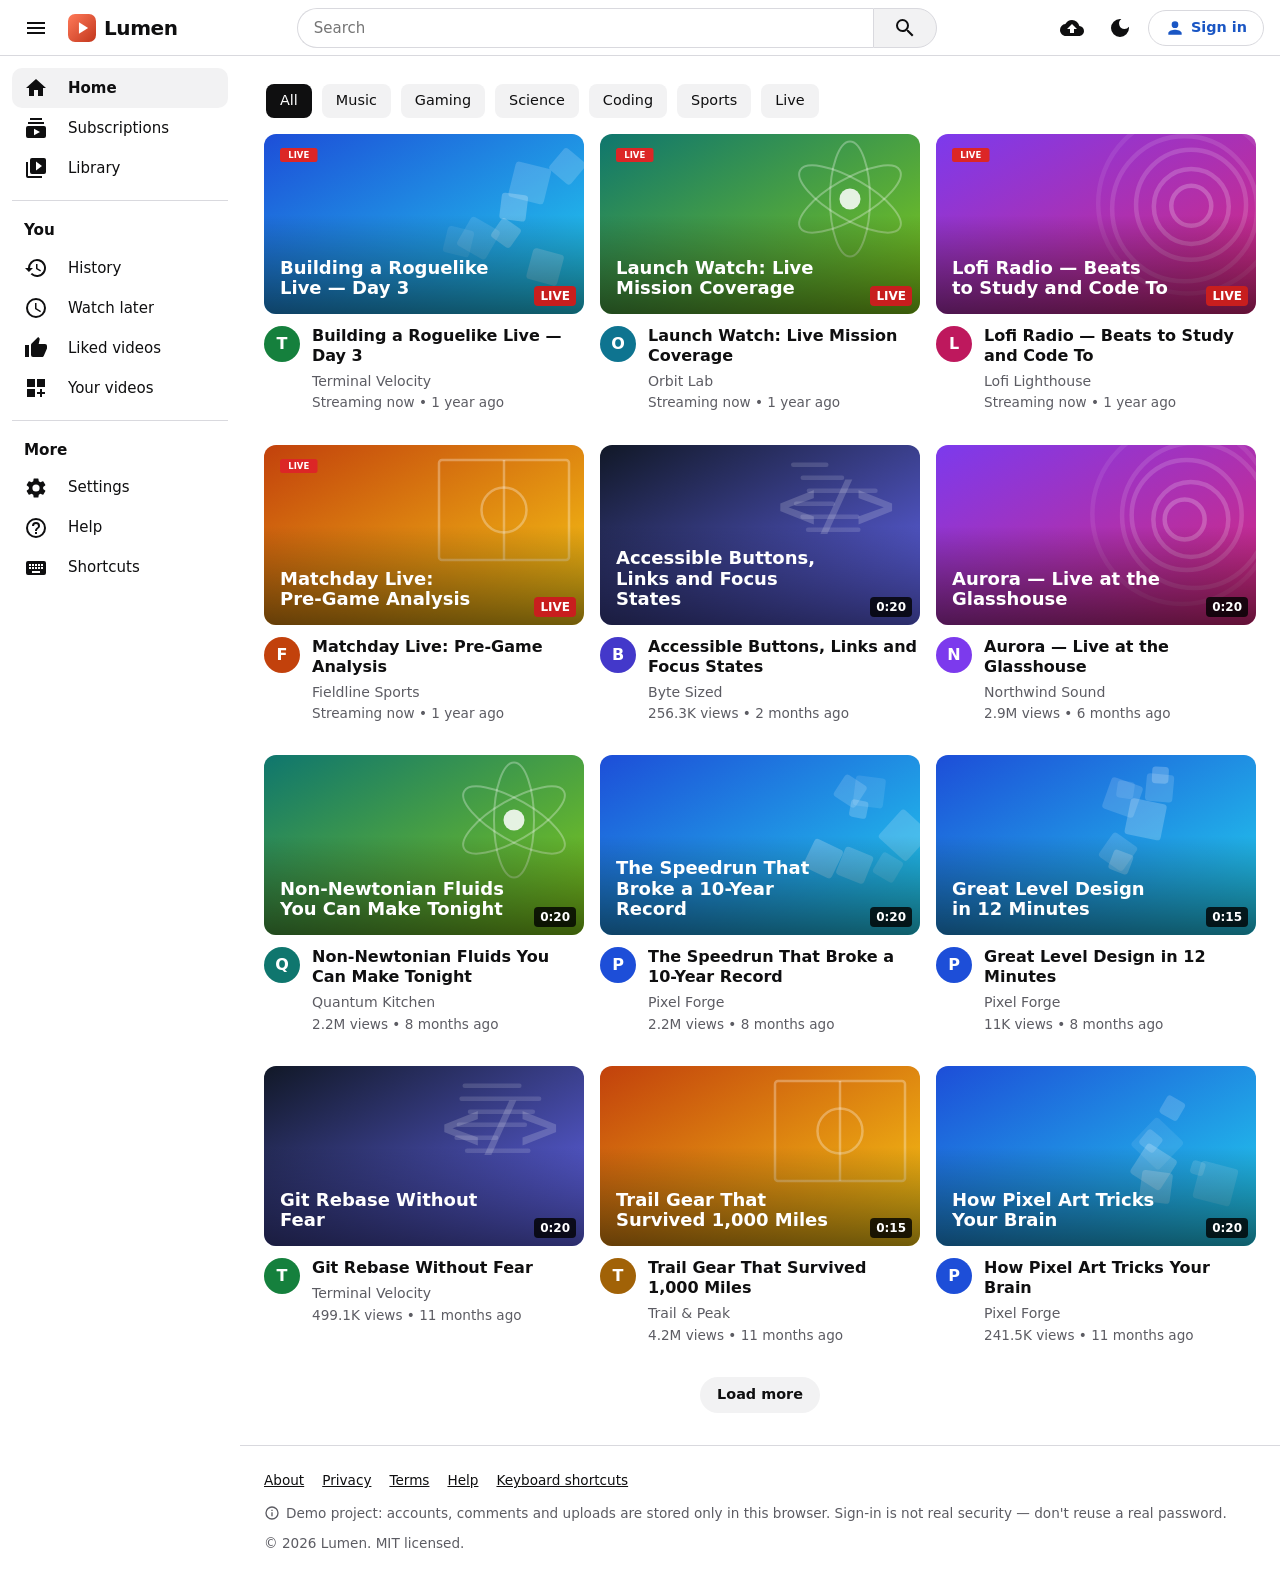
==== index.html @ bfe76224 "Build Lumen app: shell, router, store, auth, player, views and sample media Plain HTML/CSS/ES module" ====
<!doctype html>
<html lang="en">
<head>
  <meta charset="utf-8">
  <meta name="viewport" content="width=device-width, initial-scale=1, viewport-fit=cover">
  <meta http-equiv="Content-Security-Policy" content="default-src 'self'; script-src 'self'; style-src 'self'; img-src 'self' data: blob:; media-src 'self' blob:; connect-src 'self'; font-src 'self'; object-src 'none'; base-uri 'self'; form-action 'self'; manifest-src 'self'">
  <meta name="referrer" content="strict-origin-when-cross-origin">
  <title>Lumen — Watch, share and discover videos</title>
  <meta name="description" content="Lumen is a lightweight video sharing site. Watch music, gaming, science, coding and sports videos, and upload your own.">
  <link rel="canonical" href="https://seb-simpson.github.io/Lumen-Claude/">
  <meta name="theme-color" content="#ffffff" media="(prefers-color-scheme: light)">
  <meta name="theme-color" content="#0f0f10" media="(prefers-color-scheme: dark)">
  <meta name="color-scheme" content="light dark">

  <!-- Open Graph / Twitter -->
  <meta property="og:type" content="website">
  <meta property="og:site_name" content="Lumen">
  <meta property="og:title" content="Lumen — Watch, share and discover videos">
  <meta property="og:description" content="A lightweight video sharing site built with plain HTML, CSS and JavaScript.">
  <meta property="og:url" content="https://seb-simpson.github.io/Lumen-Claude/">
  <meta property="og:image" content="https://seb-simpson.github.io/Lumen-Claude/assets/og-image.png">
  <meta property="og:image:width" content="1200">
  <meta property="og:image:height" content="630">
  <meta name="twitter:card" content="summary_large_image">
  <meta name="twitter:title" content="Lumen — Watch, share and discover videos">
  <meta name="twitter:description" content="A lightweight video sharing site built with plain HTML, CSS and JavaScript.">
  <meta name="twitter:image" content="https://seb-simpson.github.io/Lumen-Claude/assets/og-image.png">

  <link rel="icon" href="assets/favicon.svg" type="image/svg+xml">
  <link rel="apple-touch-icon" href="assets/icon-192.png">
  <link rel="manifest" href="manifest.webmanifest">

  <!-- Applies the saved theme before first paint to avoid a flash. -->
  <script src="src/js/theme-init.js"></script>
  <link rel="stylesheet" href="src/css/base.css">
  <link rel="stylesheet" href="src/css/layout.css">
  <link rel="stylesheet" href="src/css/components.css">
  <link rel="stylesheet" href="src/css/pages.css">
  <script type="module" src="src/js/app.js"></script>
</head>
<body>
  <a class="skip-link" href="#main">Skip to content</a>
  <header id="site-header" class="site-header"></header>
  <div class="shell">
    <nav id="sidebar" class="sidebar" aria-label="Primary"></nav>
    <div id="sidebar-backdrop" class="sidebar-backdrop" hidden></div>
    <div class="content">
      <main id="main" tabindex="-1">
        <noscript>
          <div class="page narrow">
            <h1>JavaScript required</h1>
            <p>Lumen is a client-side app. Please enable JavaScript to watch and upload videos.</p>
          </div>
        </noscript>
      </main>
      <footer id="site-footer" class="site-footer"></footer>
    </div>
  </div>
  <div id="toasts" class="toasts" role="status" aria-live="polite" aria-atomic="false"></div>
</body>
</html>
---- src/css/base.css ----
/* Design tokens, resets and base typography. */
:root {
  --font: system-ui, -apple-system, "Segoe UI", Roboto, "Helvetica Neue", Arial, sans-serif;
  --mono: ui-monospace, SFMono-Regular, Menlo, Consolas, monospace;
  --bg: #ffffff;
  --bg-elev: #ffffff;
  --surface: #f2f2f3;
  --surface-2: #e5e5e7;
  --text: #0f0f10;
  --muted: #5c5c63;          /* 6.6:1 on white */
  --border: #d9d9de;
  --accent: #c2361c;          /* 5.6:1 with white text */
  --accent-hover: #a52d16;
  --accent-text: #ffffff;
  --accent-soft: #fde7e1;
  --link: #1a56c4;
  --focus: #1a56c4;
  --danger: #b91c1c;
  --success: #15803d;
  --shadow: 0 4px 24px rgb(0 0 0 / .12);
  --radius: 12px;
  --radius-sm: 8px;
  --header-h: 56px;
  --sidebar-w: 240px;
  --sidebar-mini: 72px;
  color-scheme: light;
}
:root[data-theme="dark"] {
  --bg: #0f0f10;
  --bg-elev: #1d1d20;
  --surface: #222226;
  --surface-2: #303036;
  --text: #f1f1f3;
  --muted: #aeaeb6;           /* 8.5:1 on bg */
  --border: #34343a;
  --accent: #ff7a59;          /* used with dark text */
  --accent-hover: #ff9478;
  --accent-text: #1a0904;
  --accent-soft: #3b1d15;
  --link: #8ab4ff;
  --focus: #8ab4ff;
  --danger: #f87171;
  --success: #4ade80;
  --shadow: 0 4px 24px rgb(0 0 0 / .5);
  color-scheme: dark;
}

*, *::before, *::after { box-sizing: border-box; }
html { -webkit-text-size-adjust: 100%; scroll-padding-top: calc(var(--header-h) + 8px); }
body {
  margin: 0;
  font-family: var(--font);
  font-size: 15px;
  line-height: 1.5;
  color: var(--text);
  background: var(--bg);
  -webkit-font-smoothing: antialiased;
}
img, svg, video { display: block; max-width: 100%; }
button, input, select, textarea { font: inherit; color: inherit; }
a { color: var(--link); }
h1, h2, h3 { line-height: 1.25; margin: 0 0 .5em; }
h1 { font-size: 1.5rem; }
h2 { font-size: 1.2rem; }
h3 { font-size: 1rem; }
p { margin: 0 0 .75em; }
kbd {
  font-family: var(--mono); font-size: .85em;
  padding: 2px 6px; border-radius: 6px;
  background: var(--surface); border: 1px solid var(--border); border-bottom-width: 2px;
}
[hidden] { display: none !important; }
:focus-visible { outline: 3px solid var(--focus); outline-offset: 2px; border-radius: 4px; }
h1:focus, main:focus { outline: none; }

.visually-hidden {
  position: absolute !important; width: 1px; height: 1px; padding: 0; margin: -1px;
  overflow: hidden; clip: rect(0 0 0 0); white-space: nowrap; border: 0;
}
.skip-link {
  position: fixed; left: 12px; top: -60px; z-index: 1000;
  background: var(--accent); color: var(--accent-text); padding: 10px 16px; border-radius: var(--radius-sm);
  font-weight: 600; text-decoration: none; transition: top .15s;
}
.skip-link:focus { top: 12px; }
.muted { color: var(--muted); }
.small { font-size: .85rem; }
.strong { font-weight: 600; }
.pre-line { white-space: pre-line; }
.clamp-1 { display: -webkit-box; -webkit-line-clamp: 1; -webkit-box-orient: vertical; overflow: hidden; margin: 0; }

@media (prefers-reduced-motion: reduce) {
  *, *::before, *::after {
    animation-duration: .01ms !important; animation-iteration-count: 1 !important;
    transition-duration: .01ms !important; scroll-behavior: auto !important;
  }
}
---- src/css/layout.css ----
/* Header, sidebar, content area and footer. */
.site-header {
  position: sticky; top: 0; z-index: 50;
  height: var(--header-h);
  display: flex; align-items: center; justify-content: space-between; gap: 12px;
  padding: 0 16px;
  background: var(--bg);
  border-bottom: 1px solid var(--border);
}
.header-start, .header-end { display: flex; align-items: center; gap: 8px; flex-shrink: 0; }
.header-center { flex: 1; max-width: 640px; display: flex; justify-content: center; }
.logo { display: flex; align-items: center; gap: 8px; text-decoration: none; color: var(--text); padding: 4px; }
.logo-text { font-weight: 800; font-size: 1.25rem; letter-spacing: -.02em; }

.search-form { display: flex; align-items: center; width: 100%; }
.search-form input {
  flex: 1; min-width: 0; height: 40px; padding: 0 16px;
  border: 1px solid var(--border); border-right: 0;
  border-radius: 20px 0 0 20px; background: var(--bg);
}
.search-form input:focus-visible { outline: none; border-color: var(--focus); box-shadow: inset 0 0 0 1px var(--focus); }
.search-submit {
  height: 40px; width: 64px; display: grid; place-items: center;
  border: 1px solid var(--border); border-radius: 0 20px 20px 0;
  background: var(--surface); cursor: pointer;
}
.search-submit:hover { background: var(--surface-2); }
.site-header .search-back, .site-header .search-toggle { display: none; }

.shell { display: flex; min-height: calc(100vh - var(--header-h)); }
.sidebar {
  position: sticky; top: var(--header-h); align-self: flex-start;
  width: var(--sidebar-w); height: calc(100vh - var(--header-h));
  overflow-y: auto; padding: 12px; flex-shrink: 0;
  background: var(--bg);
  scrollbar-width: thin;
}
.nav-section { list-style: none; margin: 0; padding: 0 0 12px; border-bottom: 1px solid var(--border); margin-bottom: 12px; }
.nav-section:last-child { border-bottom: 0; }
.nav-heading { font-weight: 600; padding: 6px 12px; font-size: .95rem; }
.nav-link {
  display: flex; align-items: center; gap: 20px; width: 100%;
  padding: 0 12px; height: 40px; border-radius: 10px;
  color: var(--text); text-decoration: none; background: none; border: 0; cursor: pointer; text-align: left;
}
.nav-link:hover { background: var(--surface); }
.nav-link.active { background: var(--surface); font-weight: 600; }
.nav-link .avatar { flex-shrink: 0; }
.nav-label { white-space: nowrap; overflow: hidden; text-overflow: ellipsis; }

.content { flex: 1; min-width: 0; display: flex; flex-direction: column; }
main { flex: 1; }
.page { padding: 24px; max-width: 1800px; margin: 0 auto; width: 100%; }
.page.narrow { max-width: 760px; }
.page.narrow-wide { max-width: 1100px; }
.page-head { display: flex; align-items: center; justify-content: space-between; gap: 12px; flex-wrap: wrap; margin-bottom: 16px; }
.page-head h1 { margin: 0; }

.site-footer { padding: 24px; border-top: 1px solid var(--border); font-size: .85rem; }
.footer-links { list-style: none; display: flex; flex-wrap: wrap; gap: 4px 18px; padding: 0; margin: 0 0 12px; }
.footer-links a, .footer-links .link-btn { color: var(--text); font-weight: 500; }
.demo-note { display: flex; gap: 6px; align-items: flex-start; color: var(--muted); }
.demo-note svg { flex-shrink: 0; margin-top: 2px; }

/* Desktop: collapsed (mini) sidebar */
@media (min-width: 1100px) {
  body.sidebar-mini .sidebar { width: var(--sidebar-mini); padding: 8px 4px; }
  body.sidebar-mini .nav-link { flex-direction: column; justify-content: center; gap: 4px; height: 72px; padding: 0; font-size: .7rem; }
  body.sidebar-mini .nav-heading, body.sidebar-mini .nav-subs, body.sidebar-mini .nav-section:nth-child(n+3) { display: none; }
  body.sidebar-mini .nav-section { border: 0; }
  .sidebar-backdrop { display: none; }
}

/* Tablet & mobile: sidebar becomes an off-canvas drawer */
@media (max-width: 1099.98px) {
  .sidebar {
    position: fixed; top: 0; left: 0; z-index: 70; height: 100vh; height: 100dvh;
    transform: translateX(-100%); transition: transform .2s ease;
    box-shadow: var(--shadow); padding-top: 16px;
    visibility: hidden;
  }
  body.drawer-open .sidebar { transform: none; visibility: visible; }
  .sidebar-backdrop { position: fixed; inset: 0; z-index: 60; background: rgb(0 0 0 / .5); }
}

@media (max-width: 720px) {
  .site-header { padding: 0 8px; gap: 4px; }
  .header-center { display: none; }
  .site-header .search-toggle { display: inline-grid; }
  .site-header.search-open .header-start, .site-header.search-open .header-end { display: none; }
  .site-header.search-open .header-center { display: flex; max-width: none; }
  .site-header.search-open .search-back { display: inline-grid; margin-right: 4px; }
  .site-header.search-open .search-toggle { display: none; }
  .signin-btn span { display: none; }
  .signin-btn { padding: 0 10px; }
  .page { padding: 16px; }
  .logo-text { font-size: 1.1rem; }
}
---- src/css/components.css ----
/* Buttons, chips, cards, forms, dialogs, toasts, skeletons, player. */
.btn {
  display: inline-flex; align-items: center; justify-content: center; gap: 6px;
  height: 36px; padding: 0 16px; border-radius: 18px; border: 1px solid transparent;
  font-weight: 600; font-size: .9rem; text-decoration: none; cursor: pointer; white-space: nowrap;
  background: var(--surface); color: var(--text); transition: background .15s;
}
.btn:hover { background: var(--surface-2); }
.btn:disabled { opacity: .55; cursor: not-allowed; }
.btn-primary { background: var(--accent); color: var(--accent-text); }
.btn-primary:hover { background: var(--accent-hover); }
.btn-secondary { background: var(--surface); }
.btn-ghost { background: transparent; }
.btn-ghost:hover { background: var(--surface); }
.btn-outline { background: transparent; border-color: var(--border); color: var(--link); }
.btn-outline:hover { background: var(--surface); }
.btn-danger { background: var(--danger); color: #fff; }
:root[data-theme="dark"] .btn-danger { color: #1a0505; }
.btn-sm { height: 32px; padding: 0 12px; font-size: .85rem; }
.btn-block { width: 100%; height: 42px; }
.icon-btn {
  display: inline-grid; place-items: center; width: 40px; height: 40px; border-radius: 50%;
  border: 0; background: transparent; color: var(--text); cursor: pointer; text-decoration: none; flex-shrink: 0;
}
.icon-btn:hover { background: var(--surface); }
.icon-btn.small { width: 30px; height: 30px; }
.icon-btn.danger:hover { color: var(--danger); }
.link-btn { background: none; border: 0; padding: 0; color: var(--link); cursor: pointer; text-decoration: underline; font: inherit; }
.avatar-btn { border: 0; background: none; padding: 4px; border-radius: 50%; cursor: pointer; }

.avatar {
  display: inline-grid; place-items: center; border-radius: 50%; flex-shrink: 0;
  color: #fff; font-weight: 700; line-height: 1; user-select: none;
}

/* Chips */
.chips { display: flex; gap: 10px; overflow-x: auto; padding: 4px 2px 16px; scrollbar-width: none; }
.chips::-webkit-scrollbar { display: none; }
.chip {
  flex-shrink: 0; padding: 6px 14px; border-radius: 8px; background: var(--surface);
  color: var(--text); text-decoration: none; font-weight: 500; font-size: .9rem;
}
.chip:hover { background: var(--surface-2); }
.chip.active { background: var(--text); color: var(--bg); }

/* Video grid & cards */
.video-grid { display: grid; gap: 32px 16px; grid-template-columns: repeat(auto-fill, minmax(280px, 1fr)); }
.video-list { display: flex; flex-direction: column; gap: 16px; }
.card { min-width: 0; }
.thumb { position: relative; display: block; border-radius: var(--radius); overflow: hidden; background: var(--surface); aspect-ratio: 16 / 9; }
.thumb img { width: 100%; height: 100%; object-fit: cover; transition: transform .2s; }
.card:hover .thumb img { transform: scale(1.03); }
.badge {
  position: absolute; right: 8px; bottom: 8px; padding: 1px 6px; border-radius: 4px;
  background: rgb(0 0 0 / .8); color: #fff; font-size: .75rem; font-weight: 600;
}
.badge-live { background: #c81e1e; }
.card-body { display: flex; gap: 12px; padding-top: 12px; }
.card-info { min-width: 0; flex: 1; }
.card-info h3 { margin: 0 0 4px; font-size: 1rem; }
.card-title {
  color: var(--text); text-decoration: none; font-weight: 600;
  display: -webkit-box; -webkit-line-clamp: 2; -webkit-box-orient: vertical; overflow: hidden;
}
.card-title:hover { text-decoration: underline; }
.card-channel { color: var(--muted); text-decoration: none; font-size: .88rem; }
.card-channel:hover { color: var(--text); }
.card-meta { color: var(--muted); font-size: .85rem; margin: 0; }
.card-desc { color: var(--muted); font-size: .85rem; margin: 8px 0 0; display: -webkit-box; -webkit-line-clamp: 2; -webkit-box-orient: vertical; overflow: hidden; }
.card-row { display: grid; grid-template-columns: minmax(160px, 360px) 1fr; gap: 16px; }
.card-row .card-body { padding-top: 0; }
.card-row .card-info h3 { font-size: 1.1rem; }
.card-compact { display: grid; grid-template-columns: 168px 1fr; gap: 8px; }
.card-compact .thumb { border-radius: var(--radius-sm); }
.card-compact .card-body { padding-top: 0; }
.card-compact .card-info h3 { font-size: .9rem; }
.card-compact .card-channel, .card-compact .card-meta { font-size: .8rem; }
.row-extra { display: flex; align-items: center; gap: 8px; margin-top: 8px; }

/* Skeletons */
.skeleton { background: var(--surface); border-radius: var(--radius-sm); position: relative; overflow: hidden; }
.skeleton::after {
  content: ""; position: absolute; inset: 0; transform: translateX(-100%);
  background: linear-gradient(90deg, transparent, rgb(255 255 255 / .35), transparent);
  animation: shimmer 1.4s infinite;
}
:root[data-theme="dark"] .skeleton::after { background: linear-gradient(90deg, transparent, rgb(255 255 255 / .06), transparent); }
@keyframes shimmer { to { transform: translateX(100%); } }
.thumb-skel { aspect-ratio: 16 / 9; border-radius: var(--radius); }
.skel-meta { display: flex; gap: 12px; padding-top: 12px; }
.skel-lines { flex: 1; display: flex; flex-direction: column; gap: 8px; padding-top: 4px; }
.skeleton.circle { width: 36px; height: 36px; border-radius: 50%; flex-shrink: 0; }
.skeleton.line { height: 14px; }
.skeleton.line.short { width: 60%; }
.row-card { display: grid; grid-template-columns: minmax(160px, 360px) 1fr; gap: 16px; }

/* Empty states */
.empty-state { text-align: center; padding: 64px 16px; max-width: 480px; margin: 0 auto; }
.empty-icon { display: inline-grid; place-items: center; width: 96px; height: 96px; border-radius: 50%; background: var(--surface); color: var(--muted); margin-bottom: 16px; }
.empty-state p { color: var(--muted); }
.load-more-wrap { display: flex; justify-content: center; padding: 32px 0 8px; }

/* Forms */
.field { display: flex; flex-direction: column; gap: 6px; margin-bottom: 16px; }
.field label, .field .label, legend { font-weight: 600; font-size: .9rem; }
.label-row { display: flex; justify-content: space-between; align-items: baseline; }
input[type="text"], input[type="password"], input[type="search"]:not(#search-input), textarea, select, input[type="file"] {
  width: 100%; padding: 10px 12px; border: 1px solid var(--border); border-radius: var(--radius-sm);
  background: var(--bg); color: var(--text);
}
select { cursor: pointer; }
textarea { resize: vertical; min-height: 44px; }
input[aria-invalid="true"] { border-color: var(--danger); }
.field-error { color: var(--danger); font-size: .85rem; margin: 0; min-height: 0; }
.field-error:empty { display: none; }
.field-grid { display: grid; grid-template-columns: 1fr 1fr; gap: 16px; }
.field-inline { display: inline-flex; align-items: center; gap: 8px; font-weight: 600; font-size: .9rem; }
.field-inline select { width: auto; padding: 6px 10px; }
.radio-group { border: 0; padding: 0; margin: 0 0 16px; }
.radio-group legend { margin-bottom: 8px; }
.radio { display: flex; gap: 10px; align-items: flex-start; padding: 6px 0; cursor: pointer; }
.radio input { margin-top: 4px; accent-color: var(--accent); width: 18px; height: 18px; }
.radio span { display: flex; flex-direction: column; }
.form-actions { display: flex; justify-content: flex-end; gap: 8px; margin-top: 8px; }
.stack > * + * { margin-top: 0; }
.notice { background: var(--surface); border-left: 4px solid var(--accent); padding: 10px 12px; border-radius: var(--radius-sm); font-size: .85rem; color: var(--muted); }
.switch-row { display: flex; gap: 12px; align-items: flex-start; cursor: pointer; }
.switch-row > span { display: flex; flex-direction: column; }
input[type="checkbox"][role="switch"] {
  appearance: none; width: 40px; height: 22px; border-radius: 11px; background: var(--surface-2);
  position: relative; cursor: pointer; flex-shrink: 0; margin-top: 2px; border: 1px solid var(--border);
}
input[type="checkbox"][role="switch"]::after {
  content: ""; position: absolute; top: 2px; left: 2px; width: 16px; height: 16px; border-radius: 50%;
  background: #fff; box-shadow: 0 1px 2px rgb(0 0 0 / .3); transition: transform .15s;
}
input[type="checkbox"][role="switch"]:checked { background: var(--accent); border-color: var(--accent); }
input[type="checkbox"][role="switch"]:checked::after { transform: translateX(18px); }

/* Dropdown menu */
.account { position: relative; }
.dropdown {
  position: absolute; right: 0; top: calc(100% + 6px); z-index: 80; min-width: 240px;
  list-style: none; margin: 0; padding: 8px 0; border-radius: var(--radius);
  background: var(--bg-elev); box-shadow: var(--shadow); border: 1px solid var(--border);
}
.menu-head { display: flex; gap: 12px; align-items: center; padding: 8px 16px 12px; border-bottom: 1px solid var(--border); margin-bottom: 6px; }
.menu-item {
  display: flex; align-items: center; gap: 14px; width: 100%; padding: 10px 16px;
  background: none; border: 0; color: var(--text); text-decoration: none; cursor: pointer; text-align: left;
}
.menu-item:hover, .menu-item:focus-visible { background: var(--surface); outline-offset: -3px; }

/* Dialog */
.modal {
  border: 0; border-radius: 16px; padding: 0; width: min(560px, calc(100vw - 32px));
  background: var(--bg-elev); color: var(--text); box-shadow: var(--shadow);
}
.modal::backdrop { background: rgb(0 0 0 / .55); }
.modal-head { display: flex; justify-content: space-between; align-items: center; padding: 16px 16px 0 24px; }
.modal-head h2 { margin: 0; }
.modal-body { padding: 16px 24px; max-height: 70vh; overflow-y: auto; }
.modal-actions { display: flex; justify-content: flex-end; gap: 8px; padding: 0 24px 20px; }
.shortcut-list { display: grid; grid-template-columns: auto 1fr; gap: 8px 16px; margin: 0 0 16px; }
.shortcut-list dt { text-align: right; }
.shortcut-list dd { margin: 0; }

/* Toasts */
.toasts { position: fixed; left: 16px; bottom: 16px; z-index: 200; display: flex; flex-direction: column; gap: 8px; max-width: min(420px, calc(100vw - 32px)); }
.toast {
  display: flex; align-items: center; gap: 8px; padding: 10px 8px 10px 16px; border-radius: var(--radius-sm);
  background: #1f1f23; color: #fff; box-shadow: var(--shadow); animation: toast-in .2s ease-out;
}
:root[data-theme="dark"] .toast { background: #f1f1f3; color: #0f0f10; }
.toast .icon-btn { color: inherit; }
.toast-msg { flex: 1; }
.toast-error { border-left: 4px solid #ef4444; }
.toast-success { border-left: 4px solid #22c55e; }
.toast.leaving { opacity: 0; transition: opacity .2s; }
@keyframes toast-in { from { transform: translateY(12px); opacity: 0; } }

/* Tabs */
.tabs { display: flex; gap: 8px; border-bottom: 1px solid var(--border); margin: 8px 0 24px; }
.tab { padding: 12px 16px; color: var(--muted); text-decoration: none; font-weight: 600; border-bottom: 3px solid transparent; }
.tab:hover { color: var(--text); }
.tab.active { color: var(--text); border-color: var(--text); }

/* Pills */
.pill { display: inline-block; padding: 2px 10px; border-radius: 999px; font-size: .8rem; font-weight: 600; text-transform: capitalize; background: var(--surface); }
.pill-public { background: #dcfce7; color: #14532d; }
.pill-private { background: #fee2e2; color: #7f1d1d; }
.pill-unlisted { background: #fef3c7; color: #78350f; }

/* ---------- Video player ---------- */
.player {
  position: relative; background: #000; border-radius: var(--radius); overflow: hidden;
  aspect-ratio: 16 / 9; width: 100%; color: #fff;
}
.player:fullscreen { border-radius: 0; aspect-ratio: auto; }
.player-video { width: 100%; height: 100%; object-fit: contain; background: #000; cursor: pointer; }
.big-play {
  position: absolute; inset: 0; margin: auto; width: 80px; height: 80px; border-radius: 50%;
  border: 0; background: rgb(0 0 0 / .6); color: #fff; display: grid; place-items: center; cursor: pointer;
  transition: opacity .2s, transform .2s;
}
.big-play:hover { background: var(--accent); color: var(--accent-text); transform: scale(1.05); }
.player:not(.paused) .big-play { opacity: 0; pointer-events: none; }
.player-controls {
  position: absolute; left: 0; right: 0; bottom: 0; padding: 24px 12px 6px;
  background: linear-gradient(transparent, rgb(0 0 0 / .8));
  opacity: 0; transition: opacity .2s;
}
.player.paused .player-controls, .player.show-controls .player-controls,
.player:focus-within .player-controls, .player:hover .player-controls { opacity: 1; }
.pc-row { display: flex; align-items: center; gap: 4px; }
.pc-btn { width: 40px; height: 40px; border: 0; background: none; color: #fff; display: grid; place-items: center; cursor: pointer; border-radius: 50%; }
.pc-btn:hover { background: rgb(255 255 255 / .15); }
.player :focus-visible { outline-color: #fff; }
.pc-volume { display: flex; align-items: center; }
.volume { width: 80px; accent-color: #fff; }
.pc-time { font-size: .85rem; font-variant-numeric: tabular-nums; margin-left: 8px; white-space: nowrap; }
.pc-spacer { flex: 1; }
.pc-speed-wrap { display: flex; align-items: center; gap: 4px; }
.pc-speed { background: rgb(0 0 0 / .5); color: #fff; border: 1px solid rgb(255 255 255 / .3); border-radius: 6px; padding: 4px 6px; font-size: .85rem; }
.pc-speed option { color: #000; background: #fff; }
.seek {
  --progress: 0%;
  width: 100%; height: 16px; margin: 0; appearance: none; background: transparent; cursor: pointer;
}
.seek::-webkit-slider-runnable-track { height: 4px; border-radius: 2px; background: linear-gradient(to right, var(--accent) var(--progress), rgb(255 255 255 / .35) var(--progress)); }
.seek::-moz-range-track { height: 4px; border-radius: 2px; background: rgb(255 255 255 / .35); }
.seek::-moz-range-progress { height: 4px; background: var(--accent); }
.seek::-webkit-slider-thumb { appearance: none; width: 14px; height: 14px; border-radius: 50%; background: var(--accent); margin-top: -5px; border: 0; }
.seek::-moz-range-thumb { width: 14px; height: 14px; border-radius: 50%; background: var(--accent); border: 0; }
.player-error {
  position: absolute; inset: 0; display: flex; flex-direction: column; align-items: center; justify-content: center;
  gap: 4px; text-align: center; padding: 24px; background: rgb(15 15 16 / .92); color: #fff;
}
.player-error .pe-title { font-weight: 700; font-size: 1.1rem; margin: 8px 0 0; }
.player-error .pe-text { max-width: 440px; color: #d4d4d8; font-size: .9rem; }
.player.has-error .big-play, .player.has-error .player-controls { display: none; }
.player-spinner {
  position: absolute; inset: 0; margin: auto; width: 48px; height: 48px; border-radius: 50%;
  border: 4px solid rgb(255 255 255 / .25); border-top-color: #fff; animation: spin .8s linear infinite;
}
@keyframes spin { to { transform: rotate(360deg); } }

@media (max-width: 720px) {
  .video-grid { grid-template-columns: 1fr; gap: 24px; }
  .card-row { grid-template-columns: 1fr; gap: 0; }
  .card-row .card-body { padding-top: 12px; }
  .row-card { grid-template-columns: 1fr; }
  .field-grid { grid-template-columns: 1fr; }
  .volume, .pc-speed-wrap svg { display: none; }
  .pc-time { font-size: .75rem; }
  .player-error { padding: 12px; }
  .player-error > svg, .player-error .pe-text { display: none; }
}
---- src/css/pages.css ----
/* Page-specific styles. */

/* Watch */
.watch { display: grid; grid-template-columns: minmax(0, 1fr) 400px; gap: 24px; max-width: 1760px; }
.player-skel { aspect-ratio: 16 / 9; border-radius: var(--radius); }
.watch-title { font-size: 1.3rem; margin: 12px 0 8px; }
.watch-bar { display: flex; justify-content: space-between; align-items: center; gap: 12px; flex-wrap: wrap; margin-bottom: 12px; }
.channel-mini { display: flex; align-items: center; gap: 12px; }
.channel-mini > div { display: flex; flex-direction: column; margin-right: 12px; }
.channel-name { color: var(--text); text-decoration: none; font-weight: 600; }
.watch-actions { display: flex; gap: 8px; flex-wrap: wrap; }
.segmented { display: inline-flex; border-radius: 18px; background: var(--surface); overflow: hidden; }
.seg-btn { display: inline-flex; align-items: center; gap: 6px; height: 36px; padding: 0 14px; border: 0; background: none; cursor: pointer; font-weight: 600; }
.seg-btn:hover { background: var(--surface-2); }
.seg-btn + .seg-btn { border-left: 1px solid var(--border); }
.seg-btn.active { color: var(--accent); }
:root[data-theme="light"] .seg-btn.active { color: #a52d16; }
.subscribe-btn[aria-pressed="false"] { background: var(--text); color: var(--bg); }
.subscribe-btn[aria-pressed="false"]:hover { opacity: .88; background: var(--text); }
.description { background: var(--surface); border-radius: var(--radius); padding: 12px; margin-bottom: 24px; }
.desc-meta { font-size: .9rem; margin-bottom: 6px; }
.desc-text { white-space: pre-line; margin: 0; }
.description.collapsed .desc-text { white-space: normal; display: -webkit-box; -webkit-line-clamp: 2; -webkit-box-orient: vertical; overflow: hidden; }
.desc-toggle { font-weight: 600; color: var(--text); text-decoration: none; margin-top: 6px; }
.side-title { font-size: 1rem; }
.autoplay-note { display: flex; align-items: center; justify-content: space-between; gap: 8px; margin-top: 8px; padding: 8px 12px; background: var(--surface); border-radius: var(--radius-sm); }

/* Comments */
.comments h2 { margin-bottom: 16px; }
.composer { display: flex; gap: 12px; margin-bottom: 24px; }
.composer-main { flex: 1; }
.comment-input { border: 0 !important; border-bottom: 1px solid var(--border) !important; border-radius: 0 !important; padding: 6px 0 !important; background: transparent !important; overflow: hidden; }
.comment-input:focus-visible { outline: none; border-bottom: 2px solid var(--text) !important; }
.composer-actions { display: flex; justify-content: flex-end; gap: 8px; margin-top: 8px; }
.comment-list { list-style: none; padding: 0; margin: 0; }
.comment { display: flex; gap: 12px; margin-bottom: 20px; }
.comment.is-reply { margin: 12px 0 0; }
.comment-main { flex: 1; min-width: 0; }
.comment-head { margin: 0 0 2px; font-size: .85rem; }
.comment-text { white-space: pre-wrap; overflow-wrap: anywhere; margin-bottom: 4px; }
.comment-actions { display: flex; align-items: center; gap: 4px; }
.chip-btn { display: inline-grid; place-items: center; width: 32px; height: 32px; border: 0; border-radius: 50%; background: none; cursor: pointer; color: var(--text); }
.chip-btn:hover { background: var(--surface); }
.chip-btn.active { color: var(--accent); }
.like-count { font-size: .8rem; color: var(--muted); margin-right: 8px; }
.replies summary { cursor: pointer; color: var(--link); font-weight: 600; padding: 6px 0; width: fit-content; }
.reply-slot .composer { margin: 12px 0 0; }
.signin-prompt { padding: 12px; background: var(--surface); border-radius: var(--radius-sm); }

/* Search */
.filters { display: flex; gap: 16px; flex-wrap: wrap; padding-bottom: 16px; border-bottom: 1px solid var(--border); margin-bottom: 16px; }
.channel-result { display: grid; grid-template-columns: minmax(160px, 360px) 1fr; gap: 16px; align-items: center; margin-bottom: 24px; }
.channel-result-avatar { justify-self: center; }
.channel-result h2 a { color: var(--text); text-decoration: none; }

/* Channel */
.channel-banner { border-radius: var(--radius); overflow: hidden; aspect-ratio: 6 / 1; background: var(--surface); }
.channel-banner img { width: 100%; height: 100%; object-fit: cover; }
.channel-header { display: flex; align-items: center; gap: 24px; padding: 24px 0 8px; flex-wrap: wrap; }
.channel-id { flex: 1; min-width: 200px; }
.channel-id h1 { font-size: 2rem; margin: 0 0 4px; }
.channel-id p { margin: 0 0 4px; }
.channel-about-short { display: -webkit-box; -webkit-line-clamp: 1; -webkit-box-orient: vertical; overflow: hidden; max-width: 640px; }
.about-panel { max-width: 760px; }
.plain-list { padding-left: 18px; }

/* Upload */
.dropzone {
  border: 2px dashed var(--border); border-radius: var(--radius); padding: 40px 16px; text-align: center;
  display: flex; flex-direction: column; align-items: center; gap: 4px; margin-bottom: 8px; color: var(--muted);
  transition: border-color .15s, background .15s;
}
.dropzone.dragging { border-color: var(--accent); background: var(--accent-soft); }
.dropzone .btn { margin-top: 12px; }
.dropzone:focus-within { border-color: var(--focus); }
.drop-title { font-weight: 600; color: var(--text); margin: 8px 0 0; }
.file-info { color: var(--text); font-weight: 500; margin: 8px 0 0; }
.upload-form { margin-top: 8px; }
.thumb-preview { width: 240px; aspect-ratio: 16 / 9; object-fit: cover; border-radius: var(--radius-sm); margin-bottom: 16px; }
.upload-progress { width: 100%; height: 10px; accent-color: var(--accent); }

/* Studio */
.stats { display: flex; gap: 16px; margin-bottom: 16px; flex-wrap: wrap; }
.stat { background: var(--surface); border-radius: var(--radius); padding: 16px 20px; display: flex; flex-direction: column; min-width: 160px; }
.stat-num { font-size: 1.6rem; font-weight: 800; }
.table-wrap { overflow-x: auto; }
.studio-table { width: 100%; border-collapse: collapse; min-width: 640px; }
.studio-table th, .studio-table td { text-align: left; padding: 12px 8px; border-bottom: 1px solid var(--border); vertical-align: middle; }
.studio-table th { font-size: .85rem; color: var(--muted); font-weight: 600; }
.studio-video { display: flex; gap: 12px; align-items: center; max-width: 480px; }
.studio-video a.strong { color: var(--text); text-decoration: none; }
.studio-thumb { position: relative; flex-shrink: 0; width: 120px; border-radius: 6px; overflow: hidden; }
.studio-thumb img { width: 120px; height: 68px; object-fit: cover; }
.row-actions { display: flex; gap: 4px; }

/* Auth & profile */
.auth-page { display: flex; justify-content: center; padding-top: 48px; }
.auth-card { width: 100%; max-width: 420px; border: 1px solid var(--border); border-radius: 16px; padding: 32px; background: var(--bg-elev); }
.auth-card .page-head { margin-bottom: 4px; }
.auth-form { margin: 24px 0 16px; }
.profile-top { display: flex; gap: 24px; align-items: center; margin-bottom: 16px; flex-wrap: wrap; }
.swatches { display: flex; gap: 8px; flex-wrap: wrap; }
.swatch { width: 32px; height: 32px; border-radius: 50%; border: 3px solid transparent; cursor: pointer; }
.swatch[aria-checked="true"] { border-color: var(--text); box-shadow: inset 0 0 0 2px var(--bg); }

/* Library */
.shelf { margin-bottom: 32px; padding-bottom: 24px; border-bottom: 1px solid var(--border); }
.shelf-head { display: flex; justify-content: space-between; align-items: center; margin-bottom: 16px; }
.shelf-head h2 { display: flex; align-items: center; gap: 8px; margin: 0; }
.sub-strip { list-style: none; display: flex; gap: 16px; overflow-x: auto; padding: 0 0 16px; margin: 0 0 16px; border-bottom: 1px solid var(--border); }
.sub-chip { display: flex; flex-direction: column; align-items: center; gap: 6px; width: 96px; text-align: center; color: var(--text); text-decoration: none; font-size: .85rem; }

/* Settings */
.settings-section { padding: 16px 0 24px; border-bottom: 1px solid var(--border); }
.settings-section:last-child { border-bottom: 0; }
.settings-section .field select { max-width: 240px; }

/* Static pages */
.prose { line-height: 1.7; }
.prose h2 { margin-top: 1.5em; }

/* 404 */
.not-found { text-align: center; padding-top: 64px; max-width: 560px; }
.nf-art {
  font-size: clamp(5rem, 18vw, 9rem); font-weight: 900; line-height: 1; letter-spacing: -.05em;
  background: linear-gradient(135deg, var(--accent), #7c3aed); -webkit-background-clip: text; background-clip: text; color: transparent;
  margin-bottom: 16px;
}
.nf-actions { display: flex; gap: 8px; justify-content: center; flex-wrap: wrap; margin-top: 16px; }

@media (max-width: 1280px) {
  .watch { grid-template-columns: minmax(0, 1fr) 340px; }
}
@media (max-width: 1000px) {
  .watch { grid-template-columns: 1fr; }
  .card-compact { grid-template-columns: 168px 1fr; }
}
@media (max-width: 720px) {
  .watch { padding: 0 0 16px; gap: 16px; }
  .watch .player { border-radius: 0; }
  .watch-main > :not(.player) , .watch-side { padding-left: 16px; padding-right: 16px; }
  .channel-header { gap: 16px; }
  .channel-id h1 { font-size: 1.5rem; }
  .channel-result { grid-template-columns: 1fr; text-align: center; }
  .auth-card { padding: 20px; border: 0; }
  .auth-page { padding-top: 16px; }
}
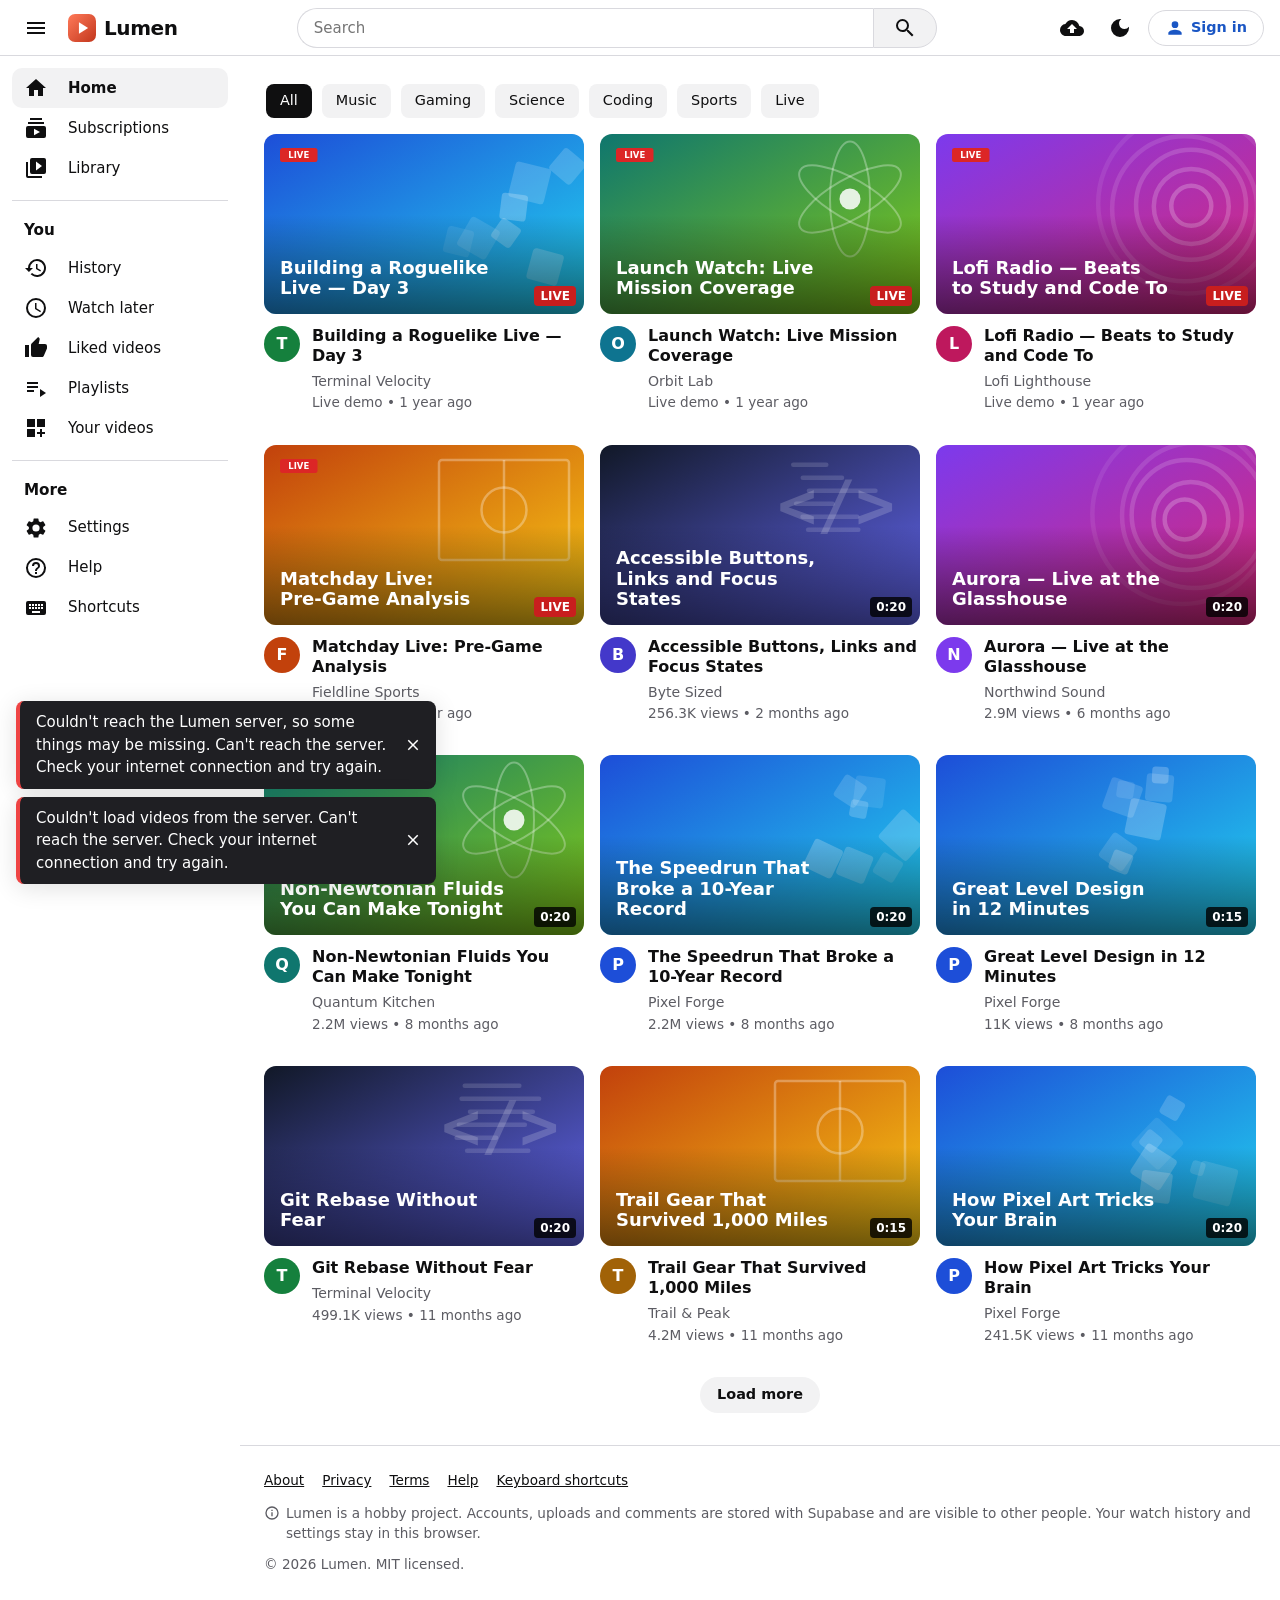
==== commit 85fab7db: "Connect Lumen to Supabase: shared accounts, uploads and reactions - backend/supabase.js: fetch-based" ====
--- a/index.html
+++ b/index.html
@@ -3,7 +3,7 @@
 <head>
   <meta charset="utf-8">
   <meta name="viewport" content="width=device-width, initial-scale=1, viewport-fit=cover">
-  <meta http-equiv="Content-Security-Policy" content="default-src 'self'; script-src 'self'; style-src 'self'; img-src 'self' data: blob:; media-src 'self' blob:; connect-src 'self'; font-src 'self'; object-src 'none'; base-uri 'self'; form-action 'self'; manifest-src 'self'">
+  <meta http-equiv="Content-Security-Policy" content="default-src 'self'; script-src 'self'; style-src 'self'; img-src 'self' data: blob: https://mnbyhvymukcekgldxcfb.supabase.co; media-src 'self' blob: https://mnbyhvymukcekgldxcfb.supabase.co; connect-src 'self' https://mnbyhvymukcekgldxcfb.supabase.co; font-src 'self'; object-src 'none'; base-uri 'self'; form-action 'self'; manifest-src 'self'">
   <meta name="referrer" content="strict-origin-when-cross-origin">
   <title>Lumen — Watch, share and discover videos</title>
   <meta name="description" content="Lumen is a lightweight video sharing site. Watch music, gaming, science, coding and sports videos, and upload your own.">
--- a/src/css/pages.css
+++ b/src/css/pages.css
@@ -145,3 +145,44 @@
   .auth-card { padding: 20px; border: 0; }
   .auth-page { padding-top: 16px; }
 }
+
+/* Playlists */
+.pl-choices { list-style: none; padding: 0; margin: 0 0 16px; max-height: 40vh; overflow-y: auto; }
+.pl-choice { display: flex; align-items: center; gap: 12px; padding: 8px 4px; border-radius: var(--radius-sm); cursor: pointer; }
+.pl-choice:hover { background: var(--surface); }
+.pl-choice input { width: 18px; height: 18px; accent-color: var(--accent); flex-shrink: 0; }
+.pl-choice span:first-of-type { flex: 1; overflow-wrap: anywhere; }
+.pl-new { border-top: 1px solid var(--border); padding-top: 16px; }
+.pl-new label { font-weight: 600; font-size: .9rem; display: block; margin-bottom: 6px; }
+.pl-new-row { display: flex; gap: 8px; }
+.pl-new-row .btn { height: auto; }
+.btn.is-saved { color: var(--accent); }
+:root[data-theme="light"] .btn.is-saved { color: #a52d16; }
+.pl-tile .thumb img { filter: saturate(.9); }
+.pl-thumb-empty { width: 100%; height: 100%; display: grid; place-items: center; color: var(--muted); }
+.pl-count {
+  position: absolute; right: 0; top: 0; bottom: 0; width: 42%; display: flex; flex-direction: column;
+  align-items: center; justify-content: center; gap: 4px; background: rgb(0 0 0 / .72); color: #fff;
+  font-size: .85rem; font-weight: 600; text-align: center; padding: 8px;
+}
+.pl-header { display: flex; justify-content: space-between; align-items: flex-end; gap: 16px; flex-wrap: wrap; margin-bottom: 24px; padding-bottom: 16px; border-bottom: 1px solid var(--border); }
+.pl-header h1 { margin: 0 0 4px; overflow-wrap: anywhere; }
+.pl-header p { margin: 0; }
+.pl-actions { display: flex; gap: 8px; flex-wrap: wrap; }
+.pl-row { display: grid; grid-template-columns: 28px 1fr; gap: 8px; align-items: start; }
+.pl-index { color: var(--muted); font-weight: 600; text-align: center; padding-top: 8px; font-variant-numeric: tabular-nums; }
+.pl-panel { border: 1px solid var(--border); border-radius: var(--radius); margin-bottom: 24px; overflow: hidden; }
+.pl-panel-head { padding: 12px 16px; background: var(--surface); }
+.pl-panel-head h2 { font-size: 1.05rem; margin: 0 0 2px; overflow-wrap: anywhere; }
+.pl-panel-head h2 a { color: var(--text); text-decoration: none; }
+.pl-panel-head h2 a:hover { text-decoration: underline; }
+.pl-panel-head p { margin: 0; }
+.pl-list { list-style: none; margin: 0; padding: 8px 8px 8px 0; max-height: 400px; overflow-y: auto; position: relative; }
+.pl-item { display: grid; grid-template-columns: 28px 1fr; gap: 4px; padding: 6px 0; border-radius: var(--radius-sm); }
+.pl-item.current { background: var(--accent-soft); }
+.pl-item .pl-index { padding-top: 24px; font-size: .8rem; }
+.pl-item .card-compact { grid-template-columns: 120px 1fr; }
+@media (max-width: 720px) {
+  .pl-row { grid-template-columns: 1fr; }
+  .pl-row > .pl-index { display: none; }
+}
